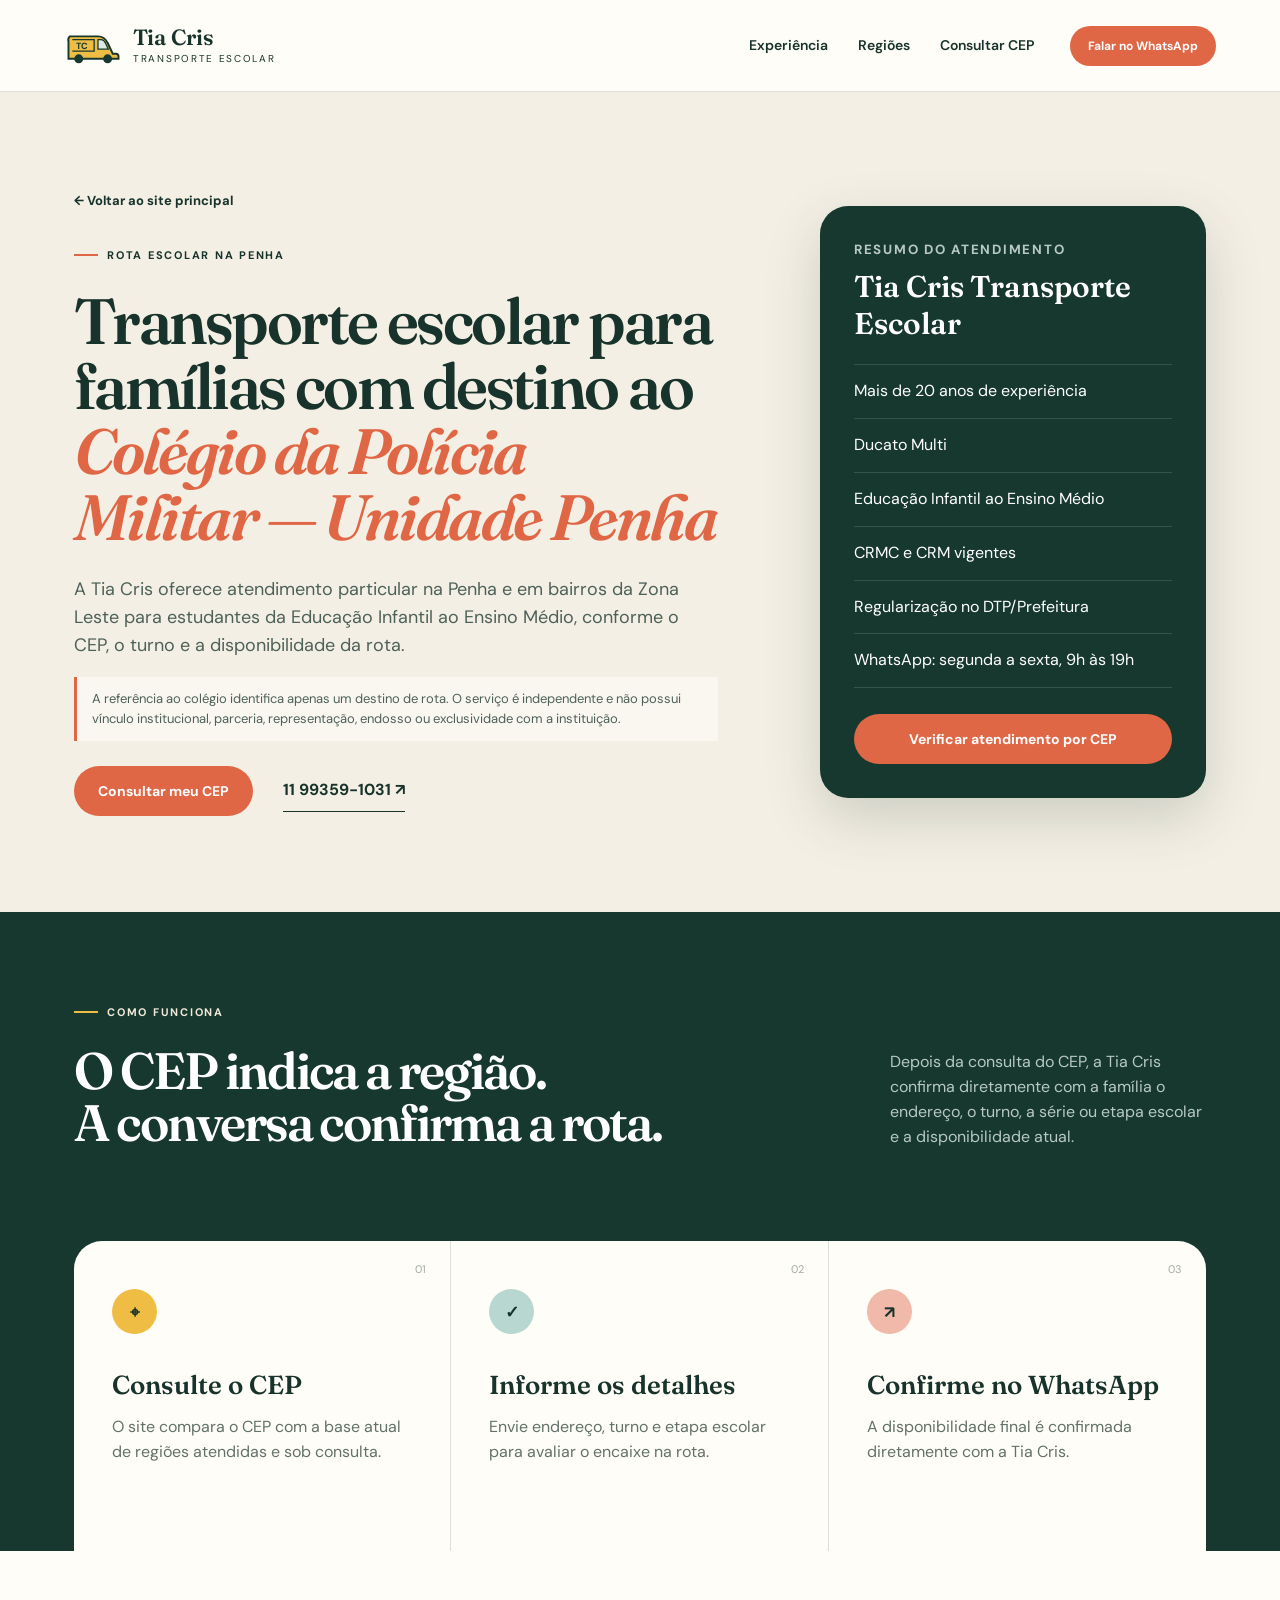
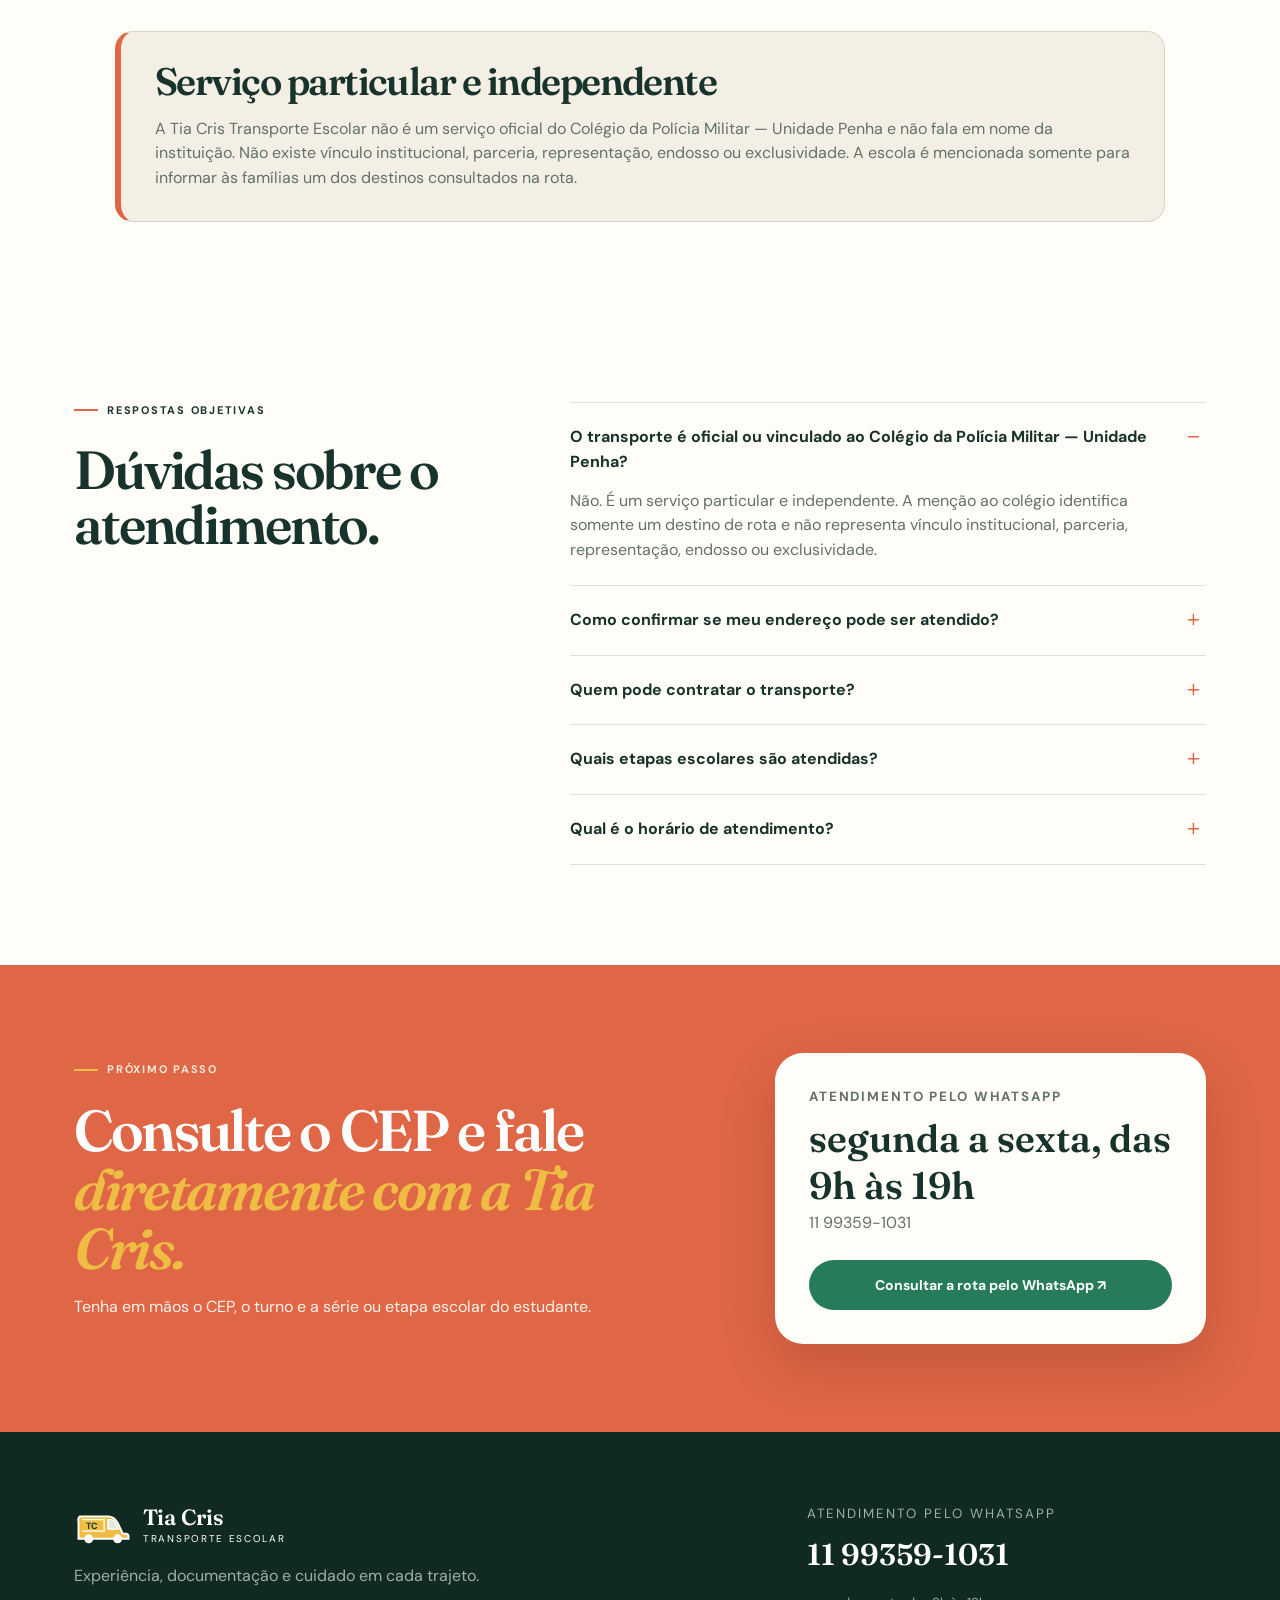
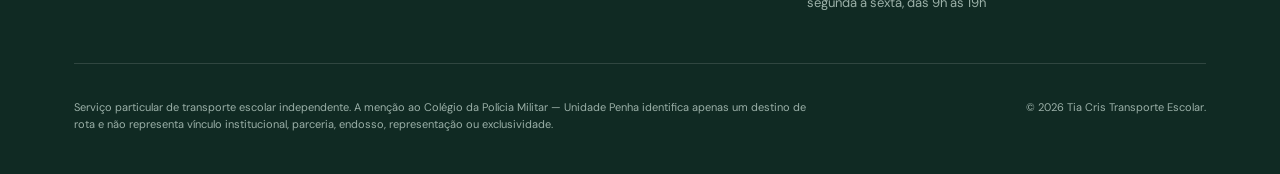
==== colegio-policia-militar-unidade-penha/index.html @ f3099d95 "Aprimora SEO local e conteúdo para buscas por IA" ====
<!doctype html>
<html lang="pt-BR">
<head>
  <meta charset="utf-8">
  <meta name="viewport" content="width=device-width,initial-scale=1">
  <meta name="theme-color" content="#17382f">
  <meta name="description" content="Transporte escolar independente para famílias com destino ao Colégio da Polícia Militar — Unidade Penha. Consulte o CEP e a disponibilidade da rota.">
  <meta name="robots" content="index, follow, max-image-preview:large">
  <meta name="author" content="Tia Cris Transporte Escolar">
  <link rel="canonical" href="https://tiacristransporteescolar.com.br/colegio-policia-militar-unidade-penha/">
  <meta property="og:locale" content="pt_BR">
  <meta property="og:type" content="website">
  <meta property="og:site_name" content="Tia Cris Transporte Escolar">
  <meta property="og:title" content="Transporte Escolar para a Unidade Penha | Tia Cris">
  <meta property="og:description" content="Atendimento particular e independente para famílias com destino ao Colégio da Polícia Militar — Unidade Penha.">
  <meta property="og:url" content="https://tiacristransporteescolar.com.br/colegio-policia-militar-unidade-penha/">
  <meta property="og:image" content="https://tiacristransporteescolar.com.br/og-image.png">
  <meta property="og:image:width" content="1200">
  <meta property="og:image:height" content="630">
  <meta property="og:image:alt" content="Tia Cris Transporte Escolar — Penha e Zona Leste">
  <meta name="twitter:card" content="summary_large_image">
  <meta name="twitter:title" content="Transporte Escolar para a Unidade Penha | Tia Cris">
  <meta name="twitter:description" content="Consulte pelo CEP o atendimento independente para famílias com destino à Unidade Penha.">
  <meta name="twitter:image" content="https://tiacristransporteescolar.com.br/og-image.png">
  <title>Transporte Escolar — Colégio da Polícia Militar Penha | Tia Cris</title>
  <link rel="icon" href="/favicon.svg" type="image/svg+xml">
  <link rel="preconnect" href="https://fonts.googleapis.com">
  <link rel="preconnect" href="https://fonts.gstatic.com" crossorigin>
  <link rel="stylesheet" href="/styles.css">
  <script type="application/ld+json">
  {
    "@context": "https://schema.org",
    "@graph": [
      {
        "@type": "Organization",
        "@id": "https://tiacristransporteescolar.com.br/#organizacao",
        "name": "Tia Cris Transporte Escolar",
        "url": "https://tiacristransporteescolar.com.br/",
        "telephone": "+55 11 99359-1031"
      },
      {
        "@type": "WebPage",
        "@id": "https://tiacristransporteescolar.com.br/colegio-policia-militar-unidade-penha/#pagina",
        "url": "https://tiacristransporteescolar.com.br/colegio-policia-militar-unidade-penha/",
        "name": "Transporte escolar para famílias com destino ao Colégio da Polícia Militar — Unidade Penha",
        "description": "Página informativa sobre o atendimento independente da Tia Cris para famílias com destino à Unidade Penha.",
        "inLanguage": "pt-BR",
        "isPartOf": {"@id": "https://tiacristransporteescolar.com.br/#site"},
        "about": {"@id": "https://tiacristransporteescolar.com.br/#servico"}
      },
      {
        "@type": "Service",
        "@id": "https://tiacristransporteescolar.com.br/#servico",
        "name": "Transporte escolar particular na Penha e Zona Leste",
        "serviceType": "Transporte escolar particular",
        "description": "Atendimento independente a famílias com destino ao Colégio da Polícia Militar — Unidade Penha, sem vínculo institucional, parceria, representação, endosso ou exclusividade com a instituição.",
        "provider": {"@id": "https://tiacristransporteescolar.com.br/#organizacao"},
        "areaServed": {"@type": "AdministrativeArea", "name": "Zona Leste de São Paulo"}
      },
      {
        "@type": "FAQPage",
        "mainEntity": [
          {
            "@type": "Question",
            "name": "O transporte da Tia Cris é oficial ou vinculado ao Colégio da Polícia Militar — Unidade Penha?",
            "acceptedAnswer": {"@type": "Answer", "text": "Não. É um serviço particular e independente. A menção ao colégio identifica somente um destino de rota e não representa vínculo institucional, parceria, representação, endosso ou exclusividade."}
          },
          {
            "@type": "Question",
            "name": "Como confirmar se o endereço pode ser atendido?",
            "acceptedAnswer": {"@type": "Answer", "text": "Consulte o CEP no site. A disponibilidade final depende do endereço, do turno, da etapa escolar e da configuração atual da rota."}
          },
          {
            "@type": "Question",
            "name": "Quem pode contratar o transporte?",
            "acceptedAnswer": {"@type": "Answer", "text": "Famílias de toda a comunidade podem consultar o atendimento. Não é necessário ter vínculo profissional com a Polícia Militar, a Guarda Civil Metropolitana, os Bombeiros ou qualquer órgão público."}
          },
          {
            "@type": "Question",
            "name": "Como falar com a Tia Cris?",
            "acceptedAnswer": {"@type": "Answer", "text": "O atendimento é feito pelo WhatsApp no número 11 99359-1031, de segunda a sexta, das 9h às 19h."}
          }
        ]
      }
    ]
  }
  </script>
</head>
<body>
<a class="skip" href="#conteudo">Ir para o conteúdo</a>
<header class="topbar">
  <a class="brand" href="/" aria-label="Tia Cris Transporte Escolar — início">
    <svg class="logo" viewBox="0 0 92 64" role="img" aria-label="Pequena Ducato com as iniciais TC"><path class="body" d="M9 17h44c8 0 12 4 15 10l8 17h5a4 4 0 0 1 4 4v4H7V25a8 8 0 0 1 2-8Z"/><path class="window" d="M53 22h5c3 0 5 2 7 6l4 9H53V22Z"/><path class="line" d="M13 40h34V22H13"/><circle class="wheel" cx="23" cy="52" r="7"/><circle class="wheel" cx="68" cy="52" r="7"/><text x="18" y="36">TC</text></svg>
    <span><strong>Tia Cris</strong><small>Transporte Escolar</small></span>
  </a>
  <nav aria-label="Navegação principal"><a href="/#experiencia">Experiência</a><a href="/#regioes">Regiões</a><a href="/#cep">Consultar CEP</a></nav>
  <a class="button small" href="https://wa.me/5511993591031?text=Ol%C3%A1%2C%20Tia%20Cris!%20Gostaria%20de%20consultar%20uma%20rota%20com%20destino%20ao%20Col%C3%A9gio%20da%20Pol%C3%ADcia%20Militar%20%E2%80%94%20Unidade%20Penha.%0A%0ACEP%3A%0ATurno%3A%0AS%C3%A9rie%20ou%20etapa%20escolar%3A" target="_blank" rel="noopener">Falar no WhatsApp</a>
</header>
<main id="conteudo">
  <section class="route-hero">
    <div>
      <a class="back-link" href="/">← Voltar ao site principal</a>
      <p class="eyebrow" style="margin-top:34px"><i></i> Rota escolar na Penha</p>
      <h1>Transporte escolar para famílias com destino ao <em>Colégio da Polícia Militar — Unidade Penha</em></h1>
      <p class="lead">A Tia Cris oferece atendimento particular na Penha e em bairros da Zona Leste para estudantes da Educação Infantil ao Ensino Médio, conforme o CEP, o turno e a disponibilidade da rota.</p>
      <p class="independence-note">A referência ao colégio identifica apenas um destino de rota. O serviço é independente e não possui vínculo institucional, parceria, representação, endosso ou exclusividade com a instituição.</p>
      <div class="actions"><a class="button" href="/#cep">Consultar meu CEP</a><a class="text-link" href="https://wa.me/5511993591031?text=Ol%C3%A1%2C%20Tia%20Cris!%20Gostaria%20de%20consultar%20uma%20rota%20com%20destino%20ao%20Col%C3%A9gio%20da%20Pol%C3%ADcia%20Militar%20%E2%80%94%20Unidade%20Penha.%0A%0ACEP%3A%0ATurno%3A%0AS%C3%A9rie%20ou%20etapa%20escolar%3A" target="_blank" rel="noopener">11 99359-1031 ↗</a></div>
    </div>
    <aside class="route-card" aria-label="Resumo do atendimento">
      <small>Resumo do atendimento</small>
      <strong>Tia Cris Transporte Escolar</strong>
      <ul>
        <li>Mais de 20 anos de experiência</li>
        <li>Ducato Multi</li>
        <li>Educação Infantil ao Ensino Médio</li>
        <li>CRMC e CRM vigentes</li>
        <li>Regularização no DTP/Prefeitura</li>
        <li>WhatsApp: segunda a sexta, 9h às 19h</li>
      </ul>
      <a class="button" href="/#cep">Verificar atendimento por CEP</a>
    </aside>
  </section>

  <section class="statement">
    <div><p class="eyebrow light"><i></i> Como funciona</p><h2>O CEP indica a região.<br>A conversa confirma a rota.</h2></div>
    <p>Depois da consulta do CEP, a Tia Cris confirma diretamente com a família o endereço, o turno, a série ou etapa escolar e a disponibilidade atual.</p>
  </section>

  <section class="credentials" aria-label="Etapas para consultar a rota">
    <article><span class="number">01</span><b class="icon">⌖</b><h3>Consulte o CEP</h3><p>O site compara o CEP com a base atual de regiões atendidas e sob consulta.</p></article>
    <article><span class="number">02</span><b class="icon">✓</b><h3>Informe os detalhes</h3><p>Envie endereço, turno e etapa escolar para avaliar o encaixe na rota.</p></article>
    <article><span class="number">03</span><b class="icon">↗</b><h3>Confirme no WhatsApp</h3><p>A disponibilidade final é confirmada diretamente com a Tia Cris.</p></article>
  </section>

  <section class="independent-panel" aria-labelledby="independencia">
    <div>
      <h2 id="independencia">Serviço particular e independente</h2>
      <p>A Tia Cris Transporte Escolar não é um serviço oficial do Colégio da Polícia Militar — Unidade Penha e não fala em nome da instituição. Não existe vínculo institucional, parceria, representação, endosso ou exclusividade. A escola é mencionada somente para informar às famílias um dos destinos consultados na rota.</p>
    </div>
  </section>

  <section class="faq" aria-labelledby="perguntas-rota">
    <div class="faq-heading"><p class="eyebrow"><i></i> Respostas objetivas</p><h2 id="perguntas-rota">Dúvidas sobre o atendimento.</h2></div>
    <div class="faq-list">
      <details open><summary>O transporte é oficial ou vinculado ao Colégio da Polícia Militar — Unidade Penha?</summary><p>Não. É um serviço particular e independente. A menção ao colégio identifica somente um destino de rota e não representa vínculo institucional, parceria, representação, endosso ou exclusividade.</p></details>
      <details><summary>Como confirmar se meu endereço pode ser atendido?</summary><p>Consulte o CEP no site. A disponibilidade final depende do endereço, do turno, da etapa escolar e da configuração atual da rota.</p></details>
      <details><summary>Quem pode contratar o transporte?</summary><p>Famílias de toda a comunidade podem consultar o atendimento. Não é necessário ter vínculo profissional com a Polícia Militar, a Guarda Civil Metropolitana, os Bombeiros ou qualquer órgão público.</p></details>
      <details><summary>Quais etapas escolares são atendidas?</summary><p>Da Educação Infantil ao Ensino Médio, conforme a rota e a disponibilidade.</p></details>
      <details><summary>Qual é o horário de atendimento?</summary><p>O contato pelo WhatsApp é realizado de segunda a sexta, das 9h às 19h.</p></details>
    </div>
  </section>

  <section class="contact-cta" aria-labelledby="rota-contato">
    <div><p class="eyebrow light"><i></i> Próximo passo</p><h2 id="rota-contato">Consulte o CEP e fale<br><em>diretamente com a Tia Cris.</em></h2><p>Tenha em mãos o CEP, o turno e a série ou etapa escolar do estudante.</p></div>
    <div class="contact-box"><small>Atendimento pelo WhatsApp</small><strong>segunda a sexta, das 9h às 19h</strong><span>11 99359-1031</span><a class="button whatsapp" href="https://wa.me/5511993591031?text=Ol%C3%A1%2C%20Tia%20Cris!%20Gostaria%20de%20consultar%20uma%20rota%20com%20destino%20ao%20Col%C3%A9gio%20da%20Pol%C3%ADcia%20Militar%20%E2%80%94%20Unidade%20Penha.%0A%0ACEP%3A%0ATurno%3A%0AS%C3%A9rie%20ou%20etapa%20escolar%3A" target="_blank" rel="noopener">Consultar a rota pelo WhatsApp ↗</a></div>
  </section>
</main>
<footer>
  <div><a class="brand footer-brand" href="/"><svg class="logo" viewBox="0 0 92 64" aria-hidden="true"><path class="body" d="M9 17h44c8 0 12 4 15 10l8 17h5a4 4 0 0 1 4 4v4H7V25a8 8 0 0 1 2-8Z"/><path class="window" d="M53 22h5c3 0 5 2 7 6l4 9H53V22Z"/><path class="line" d="M13 40h34V22H13"/><circle class="wheel" cx="23" cy="52" r="7"/><circle class="wheel" cx="68" cy="52" r="7"/><text x="18" y="36">TC</text></svg><span><strong>Tia Cris</strong><small>Transporte Escolar</small></span></a><p>Experiência, documentação e cuidado em cada trajeto.</p></div>
  <div class="footer-contact"><small>Atendimento pelo WhatsApp</small><a href="https://wa.me/5511993591031" target="_blank" rel="noopener">11 99359-1031</a><span class="footer-hours">segunda a sexta, das 9h às 19h</span></div>
  <div class="disclaimer"><p>Serviço particular de transporte escolar independente. A menção ao Colégio da Polícia Militar — Unidade Penha identifica apenas um destino de rota e não representa vínculo institucional, parceria, endosso, representação ou exclusividade.</p><p>© <span id="year">2026</span> Tia Cris Transporte Escolar.</p></div>
</footer>
<a class="floating" href="https://wa.me/5511993591031?text=Ol%C3%A1%2C%20Tia%20Cris!%20Gostaria%20de%20consultar%20uma%20rota%20com%20destino%20%C3%A0%20Unidade%20Penha." target="_blank" rel="noopener" aria-label="Conversar com a Tia Cris pelo WhatsApp">WhatsApp <span>↗</span></a>
<script>document.querySelector("#year").textContent = new Date().getFullYear();</script>
</body>
</html>
---- styles.css ----
@import url('https://fonts.googleapis.com/css2?family=DM+Sans:wght@400;500;600;700&family=Fraunces:opsz,wght@9..144,600&display=swap');
:root{--green:#17382f;--green2:#245345;--cream:#f4efe4;--paper:#fffdf7;--yellow:#efbd44;--orange:#df6746;--ink:#17332b;--muted:#63716b;--line:rgba(23,56,47,.14);--radius:28px}
*{box-sizing:border-box}html{scroll-behavior:smooth}body{margin:0;background:var(--paper);color:var(--ink);font:16px/1.55 "DM Sans",sans-serif}a{color:inherit;text-decoration:none}.skip{position:fixed;top:-80px;left:20px;background:#fff;padding:12px;z-index:20}.skip:focus{top:12px}em{font-family:"Fraunces",serif;font-style:italic;font-weight:600;color:var(--orange)}.topbar{height:92px;display:flex;align-items:center;gap:36px;padding:12px clamp(22px,5vw,74px);border-bottom:1px solid var(--line);position:relative;z-index:5;background:rgba(255,253,247,.96)}.brand{display:flex;align-items:center;gap:10px;margin-right:auto}.brand span{display:flex;flex-direction:column;line-height:1.05}.brand strong{font:600 22px/1 "Fraunces",serif}.brand small{font-size:10px;text-transform:uppercase;letter-spacing:.17em;margin-top:6px}.logo{width:59px;height:44px}.logo .body{fill:var(--yellow);stroke:var(--green);stroke-width:3}.logo .window{fill:#dceae3;stroke:var(--green);stroke-width:2}.logo .line{fill:none;stroke:var(--green);stroke-width:2}.logo .wheel{fill:var(--green)}.logo text{font:bold 14px "DM Sans";fill:var(--green)}nav{display:flex;gap:30px;font-size:14px;font-weight:600}nav a:hover{color:var(--orange)}.button{display:inline-flex;align-items:center;justify-content:center;gap:18px;background:var(--orange);color:white;border:0;border-radius:999px;padding:16px 24px;font:700 14px "DM Sans";cursor:pointer;transition:.2s transform,.2s background}.button:hover{background:#c95032;transform:translateY(-2px)}.button.small{padding:12px 18px;font-size:12px}.hero{min-height:690px;display:grid;grid-template-columns:1.03fr .97fr;background:var(--cream);overflow:hidden}.hero-copy{padding:86px 5vw 48px max(5vw,74px);position:relative;z-index:2}.eyebrow{display:flex;align-items:center;gap:9px;text-transform:uppercase;letter-spacing:.16em;font-size:11px;font-weight:700;margin:0 0 24px}.eyebrow i{display:block;width:24px;height:2px;background:var(--orange)}.eyebrow.light{color:#f1eada}.eyebrow.light i{background:var(--yellow)}h1,h2{font-family:"Fraunces",serif;font-weight:600;letter-spacing:-.04em;line-height:1.02;margin:0}h1{font-size:clamp(48px,5.4vw,78px);max-width:760px}h1 em{display:block}.lead{font-size:18px;max-width:625px;color:#4d6159;margin:27px 0}.actions{display:flex;align-items:center;gap:30px}.text-link{font-weight:700;border-bottom:1px solid currentColor;padding:8px 0}.trust{display:flex;gap:0;list-style:none;padding:0;margin:65px 0 0}.trust li{display:flex;align-items:center;gap:12px;padding:0 26px;border-left:1px solid var(--line)}.trust li:first-child{padding-left:0;border:0}.trust strong{font:600 28px "Fraunces",serif;white-space:nowrap}.trust span{color:var(--muted);font-size:11px;line-height:1.3;text-transform:uppercase;letter-spacing:.06em}.hero-art{position:relative;min-height:100%;background:var(--yellow);overflow:hidden}.sun{position:absolute;width:430px;height:430px;border-radius:50%;background:#f6d980;top:48px;right:-80px}.bigvan{position:absolute;width:112%;left:-11%;bottom:70px;filter:drop-shadow(0 20px 12px rgba(23,56,47,.12))}.shadow{fill:rgba(23,56,47,.16)}.vehicle{fill:#fff8e8;stroke:var(--green);stroke-width:7}.glass{fill:#b8d7d1;stroke:var(--green);stroke-width:6}.details{fill:none;stroke:var(--green);stroke-width:7;stroke-linecap:round}.tire{fill:var(--green)}.hub{fill:var(--yellow);stroke:#fff8e8;stroke-width:8}.lamp{fill:var(--orange)}.seal circle{fill:var(--orange)}.seal text{fill:white;font:bold 25px "DM Sans";text-anchor:middle}.art-note{position:absolute;right:6%;bottom:34px;background:var(--green);color:white;padding:14px 20px;border-radius:16px;display:flex;align-items:center;gap:12px;box-shadow:0 12px 30px #17382f33}.art-note span{color:var(--yellow);font-size:24px}.art-note p{margin:0;font-size:12px;line-height:1.3}.art-note strong{display:block;font-size:14px}.statement{background:var(--green);color:white;padding:92px max(5vw,74px);display:grid;grid-template-columns:1.4fr .6fr;gap:80px;align-items:end}.statement h2{font-size:clamp(38px,4vw,60px)}.statement>p{color:#b7c9c2;margin:0;max-width:450px}.credentials{display:grid;grid-template-columns:repeat(3,1fr);padding:0 max(5vw,74px);background:var(--green)}.credentials article{position:relative;background:var(--paper);padding:48px 38px 52px;border-right:1px solid var(--line);min-height:310px}.credentials article:first-child{border-radius:var(--radius) 0 0 0}.credentials article:last-child{border:0;border-radius:0 var(--radius) 0 0}.number{position:absolute;right:24px;top:20px;color:#a2aaa6;font-size:11px}.icon{display:grid;place-items:center;width:45px;height:45px;border-radius:50%;background:var(--yellow);font-size:17px}.credentials article:nth-child(2) .icon{background:#b8d7d1}.credentials article:nth-child(3) .icon{background:#f0b9a9}.credentials h3{font:600 26px "Fraunces",serif;margin:35px 0 14px}.credentials p{color:var(--muted);margin:0}.school{padding:100px max(5vw,74px);background:var(--paper);display:grid;grid-template-columns:.4fr 1fr .35fr;gap:50px;align-items:center}.school-tag{writing-mode:vertical-rl;transform:rotate(180deg);text-transform:uppercase;letter-spacing:.2em;font-size:10px;color:var(--muted)}.school h2{font-size:clamp(40px,4.3vw,66px)}.school p{color:var(--muted);max-width:650px}.text-link.dark{display:inline-block;margin-top:12px}.years{width:155px;height:155px;border:1px solid var(--green);border-radius:50%;display:flex;align-items:center;justify-content:center;gap:7px;transform:rotate(-7deg)}.years span{font:600 57px "Fraunces",serif}.years small{text-transform:uppercase;font-size:10px;line-height:1.2}.coverage{background:var(--cream);padding:100px max(5vw,74px)}.section-heading{display:grid;grid-template-columns:1fr .7fr;gap:80px;align-items:end}.section-heading h2{font-size:clamp(43px,4.8vw,68px)}.section-heading>p{color:var(--muted);max-width:560px}.neighborhoods{display:flex;flex-wrap:wrap;gap:10px;margin-top:55px}.neighborhoods span{border:1px solid #a9afa9;border-radius:999px;padding:11px 18px;font-size:13px;background:rgba(255,255,255,.28)}.cep-section{background:var(--green);padding:105px max(5vw,74px);display:grid;grid-template-columns:.8fr 1.2fr;gap:9vw;color:white}.cep-intro h2{font-size:clamp(42px,4.5vw,66px)}.cep-intro p:last-child{color:#b7c9c2;max-width:490px}.cep-card{background:white;color:var(--ink);border-radius:var(--radius);padding:44px;box-shadow:0 25px 70px rgba(0,0,0,.18)}label{display:block;font-weight:700;margin-bottom:12px}.input-row{display:flex;gap:10px}input{min-width:0;flex:1;border:1px solid #bbc4bf;border-radius:14px;padding:16px 18px;font:600 20px "DM Sans";color:var(--ink);outline:0}input:focus{border-color:var(--orange);box-shadow:0 0 0 3px rgba(223,103,70,.15)}form>small{display:block;color:var(--muted);margin-top:8px}.status{min-height:24px;color:var(--orange);font-weight:600;margin-top:12px}.result{border-top:1px solid var(--line);padding-top:24px;margin-top:12px}.result-title{display:flex;align-items:center;gap:14px}.result-title small{text-transform:uppercase;letter-spacing:.13em;color:var(--muted);font-size:9px}.result-title h3{font:600 28px "Fraunces",serif;margin:2px 0}.result-icon{display:grid;place-items:center;width:45px;height:45px;border-radius:50%;background:#cfe7d6;color:var(--green);font-weight:800}.result>p{color:var(--muted)}.result-message{font-weight:600!important;color:var(--ink)!important}.whatsapp{width:100%;background:#267c58}footer{background:#102a23;color:white;padding:72px max(5vw,74px) 30px;display:grid;grid-template-columns:1.2fr .7fr;gap:50px}.footer-brand{color:white;width:max-content}.footer-brand .body{stroke:white}.footer-brand .window{stroke:white}.footer-brand .line{stroke:white}.footer-brand .wheel{fill:white}.footer-brand text{fill:var(--green)}footer>div>p{color:#9bb0a8}.footer-contact{display:flex;flex-direction:column;align-items:flex-start}.footer-contact small{text-transform:uppercase;letter-spacing:.15em;color:#9bb0a8}.footer-contact a:first-of-type{font:600 30px "Fraunces",serif;margin:12px 0}.disclaimer{grid-column:1/-1;border-top:1px solid #ffffff22;padding-top:24px;display:flex;justify-content:space-between;gap:30px;font-size:11px}.disclaimer p:first-child{max-width:750px}.floating{display:none;position:fixed;right:16px;bottom:16px;z-index:10;background:#267c58;color:#fff;padding:14px 18px;border-radius:999px;font-weight:700;box-shadow:0 8px 30px #0004}
@media(max-width:950px){.topbar nav{display:none}.hero{grid-template-columns:1fr}.hero-copy{padding:65px 6vw 45px}.hero-art{min-height:470px}.bigvan{width:90%;left:4%;bottom:30px}.statement,.cep-section{grid-template-columns:1fr}.statement{gap:30px}.credentials{grid-template-columns:1fr}.credentials article,.credentials article:first-child,.credentials article:last-child{border-radius:0;border-right:0;border-bottom:1px solid var(--line)}.school{grid-template-columns:1fr auto}.school-tag{display:none}.years{grid-column:2;grid-row:1}.school>div:nth-child(2){grid-column:1;grid-row:1}.section-heading{grid-template-columns:1fr;gap:24px}}
@media(max-width:620px){.topbar{height:78px;padding:10px 18px}.topbar .button{display:none}.brand strong{font-size:19px}.logo{width:52px}.hero-copy{padding:48px 20px 40px}h1{font-size:48px}.lead{font-size:16px}.actions{align-items:flex-start;flex-direction:column;gap:12px}.trust{margin-top:48px;display:grid;grid-template-columns:1fr 1fr;gap:22px}.trust li{padding:0;border:0}.trust li:last-child{grid-column:1/-1}.hero-art{min-height:355px}.bigvan{width:108%;left:-9%;bottom:18px}.sun{width:300px;height:300px}.art-note{right:16px;bottom:18px}.statement,.coverage,.cep-section{padding:72px 20px}.credentials{padding:0}.credentials article{padding:40px 28px;min-height:auto}.school{padding:72px 20px;display:block}.years{width:115px;height:115px;margin-top:40px}.years span{font-size:45px}.section-heading h2,.school h2,.cep-intro h2,.statement h2{font-size:42px}.cep-section{gap:45px}.cep-card{padding:25px 20px}.input-row{flex-direction:column}.search{width:100%}footer{padding:60px 20px 90px;grid-template-columns:1fr}.disclaimer{display:block}.floating{display:block}}
@media(prefers-reduced-motion:reduce){html{scroll-behavior:auto}*{transition:none!important}}
.coverage-groups{display:grid;gap:32px;margin-top:55px}.coverage-group{border:1px solid var(--line);border-radius:20px;padding:25px;background:rgba(255,255,255,.25)}.coverage-group h3{display:flex;align-items:center;gap:10px;margin:0 0 18px;font:600 20px "Fraunces",serif}.coverage-group h3 i{width:11px;height:11px;border-radius:50%;background:#409166}.coverage-group .neighborhoods{margin-top:0}.possible-list h3 i{background:var(--yellow)}.possible-list .neighborhoods span{border-color:#d4a72f;background:#fff8dc}.result.confirmed .result-icon{background:#cfe7d6;color:#17623f}.result.possible .result-icon{background:#ffedaf;color:#8b6500}.result.denied .result-icon{background:#f7d2ca;color:#a83b28}.result.denied .result-message{color:#812f23!important}.result.denied{border-color:#e6b5aa}.result [hidden]{display:none!important}

.coverage-group h3 small{margin-left:auto;font:700 10px "DM Sans",sans-serif;text-transform:uppercase;letter-spacing:.1em;color:var(--muted);background:var(--paper);border-radius:999px;padding:7px 10px}


/* Conversão, conteúdo local e acessibilidade */
:focus-visible{outline:3px solid var(--yellow);outline-offset:4px}
button:disabled{opacity:.65;cursor:wait;transform:none}
.fallback-whatsapp{display:inline-block;margin-top:4px;color:#17623f;font-weight:700;border-bottom:1px solid currentColor}
.fallback-whatsapp[hidden]{display:none}
.contact-cta{background:var(--orange);color:white;padding:88px max(5vw,74px);display:grid;grid-template-columns:1fr .72fr;gap:8vw;align-items:center}
.contact-cta h2{font-size:clamp(40px,4.5vw,64px)}
.contact-cta h2 em{color:var(--yellow)}
.contact-cta>div>p:last-child{max-width:620px;color:#fff2ed}
.contact-box{background:var(--paper);color:var(--ink);border-radius:var(--radius);padding:34px;display:flex;flex-direction:column;align-items:flex-start;box-shadow:0 20px 55px rgba(77,27,14,.2)}
.contact-box small{text-transform:uppercase;letter-spacing:.14em;color:var(--muted);font-weight:700}
.contact-box strong{font:600 38px "Fraunces",serif;margin:7px 0 2px}
.contact-box span{color:var(--muted);margin-bottom:24px}
.contact-box .button{width:100%}
.faq{padding:100px max(5vw,74px);display:grid;grid-template-columns:.75fr 1.25fr;gap:9vw;background:var(--paper)}
.faq-heading h2{font-size:clamp(40px,4.2vw,62px)}
.faq-list{border-top:1px solid var(--line)}
.faq details{border-bottom:1px solid var(--line);padding:22px 0}
.faq summary{cursor:pointer;font-weight:700;list-style:none;padding-right:38px;position:relative}
.faq summary::-webkit-details-marker{display:none}
.faq summary::after{content:"+";position:absolute;right:5px;top:-5px;font:600 27px "Fraunces",serif;color:var(--orange)}
.faq details[open] summary::after{content:"−"}
.faq details p{color:var(--muted);margin:14px 38px 0 0}
.footer-hours{color:#9bb0a8;font-size:13px;margin-top:8px}
.noscript{margin:0;padding:16px 20px;text-align:center;background:#fff2cc;color:var(--ink)}
.noscript a{font-weight:700;text-decoration:underline}
@media(max-width:950px){.contact-cta,.faq{grid-template-columns:1fr;gap:42px}}
@media(max-width:620px){.contact-cta,.faq{padding:72px 20px}.contact-box{padding:26px 22px}.contact-box strong{font-size:32px}.faq-heading h2,.contact-cta h2{font-size:42px}}

.privacy-note{font-size:11px;color:#7a8580}


/* Clareza institucional e página de rota */
.independence-note{max-width:690px;margin:-10px 0 25px;padding:12px 15px;border-left:3px solid var(--orange);background:rgba(255,255,255,.48);color:#4d6159;font-size:13px}
.independence-copy{padding:16px 18px;border:1px solid var(--line);border-radius:14px;background:var(--cream);font-size:14px;color:var(--ink)!important}
.school-links{display:flex;flex-wrap:wrap;gap:24px}
.route-hero{padding:96px max(5vw,74px);background:var(--cream);display:grid;grid-template-columns:1.25fr .75fr;gap:8vw;align-items:center}
.route-hero h1{font-size:clamp(45px,5vw,72px)}
.route-hero .lead{max-width:760px}
.route-card{background:var(--green);color:#fff;border-radius:var(--radius);padding:34px;box-shadow:0 20px 55px rgba(23,56,47,.18)}
.route-card small{display:block;color:#b7c9c2;text-transform:uppercase;letter-spacing:.13em;font-weight:700}
.route-card strong{display:block;font:600 30px "Fraunces",serif;margin:8px 0 22px}
.route-card ul{list-style:none;margin:0;padding:0;border-top:1px solid #ffffff22}
.route-card li{padding:14px 0;border-bottom:1px solid #ffffff22}
.route-card .button{width:100%;margin-top:26px}
.independent-panel{padding:80px max(5vw,74px);background:var(--paper)}
.independent-panel>div{max-width:1050px;margin:auto;border:1px solid var(--line);border-left:6px solid var(--orange);border-radius:18px;padding:30px 34px;background:var(--cream)}
.independent-panel h2{font-size:clamp(32px,3vw,46px);margin-bottom:15px}
.independent-panel p{color:var(--muted);margin:0}
.back-link{font-weight:700;font-size:13px}
@media(max-width:950px){.route-hero{grid-template-columns:1fr;gap:42px}}
@media(max-width:620px){.route-hero,.independent-panel{padding:64px 20px}.route-hero h1{font-size:44px}.school-links{gap:12px}.independent-panel>div{padding:24px 22px}}
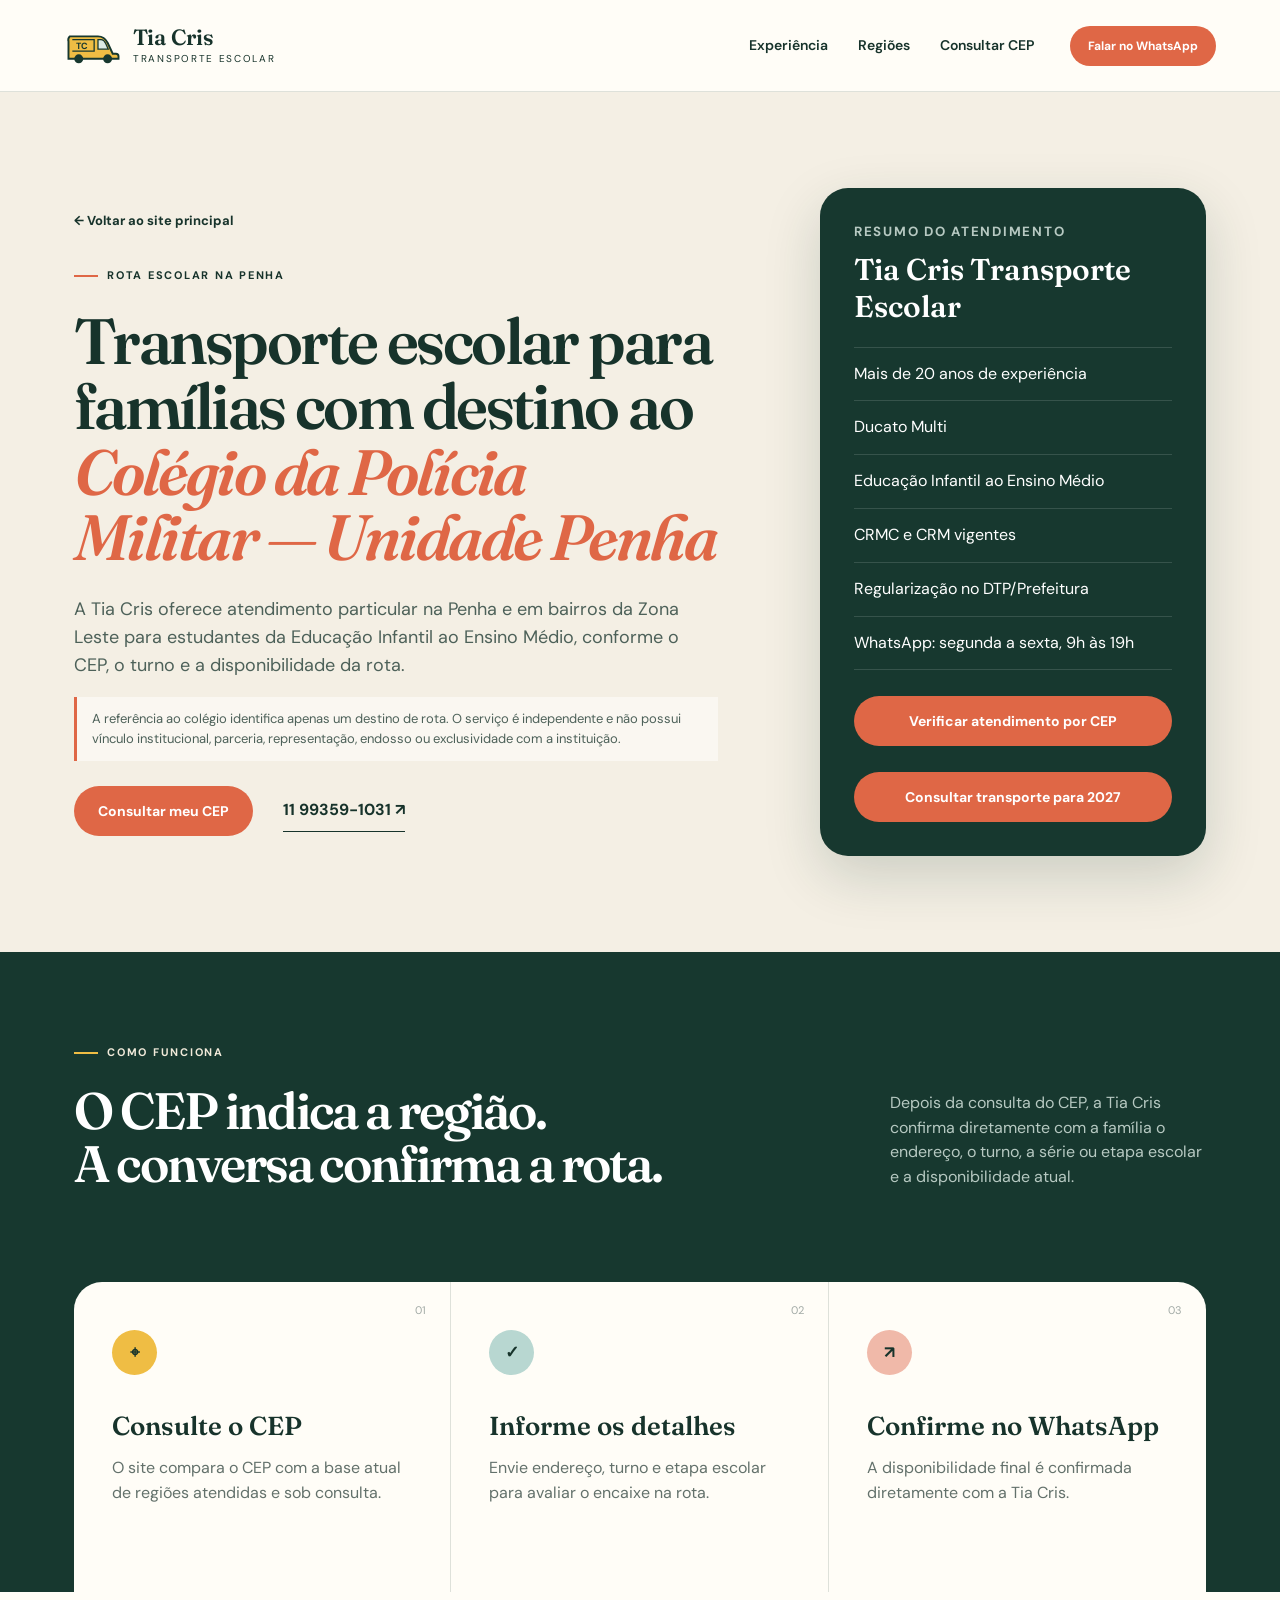
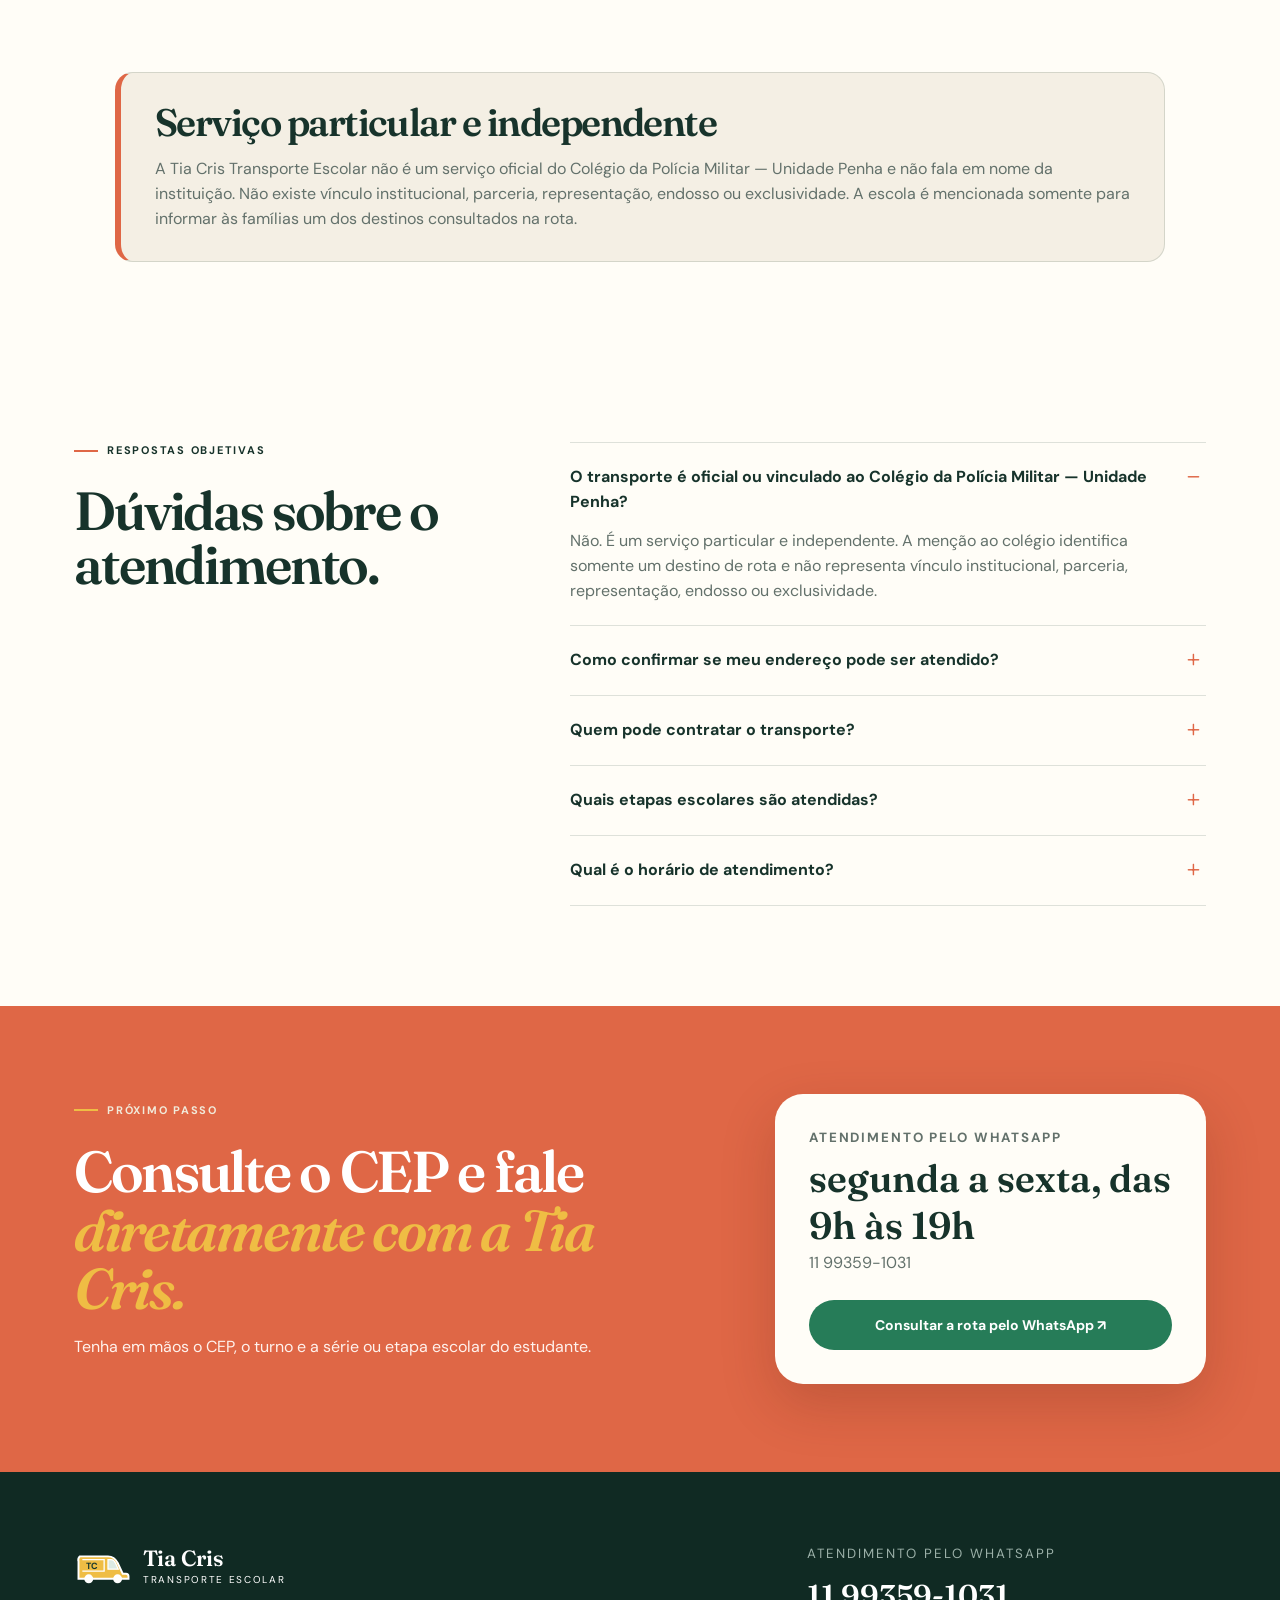
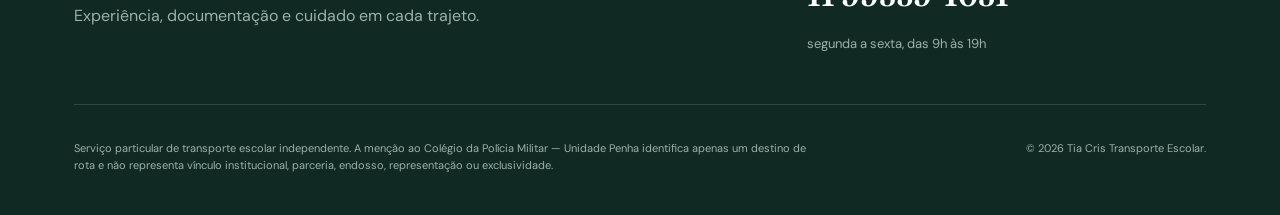
==== commit bff0556e: "Ligar página da rota à consulta de 2027" ====
--- a/colegio-policia-militar-unidade-penha/index.html
+++ b/colegio-policia-militar-unidade-penha/index.html
@@ -2,6 +2,15 @@
 <html lang="pt-BR">
 <head>
   <meta charset="utf-8">
+  <!-- Google Analytics 4 -->
+  <script async src="https://www.googletagmanager.com/gtag/js?id=G-RCFSHQJ4Z1"></script>
+  <script>
+    window.dataLayer = window.dataLayer || [];
+    function gtag(){dataLayer.push(arguments);}
+    gtag("js", new Date());
+    gtag("config", "G-RCFSHQJ4Z1");
+  </script>
+  <script defer src="/analytics.js"></script>
   <meta name="viewport" content="width=device-width,initial-scale=1">
   <meta name="theme-color" content="#17382f">
   <meta name="description" content="Transporte escolar independente para famílias com destino ao Colégio da Polícia Militar — Unidade Penha. Consulte o CEP e a disponibilidade da rota.">
@@ -118,6 +127,7 @@
         <li>WhatsApp: segunda a sexta, 9h às 19h</li>
       </ul>
       <a class="button" href="/#cep">Verificar atendimento por CEP</a>
+      <a class="button" href="/matriculas-2027-transporte-escolar-unidade-penha/">Consultar transporte para 2027</a>
     </aside>
   </section>
 
--- a/styles.css
+++ b/styles.css
@@ -61,3 +61,12 @@
 .back-link{font-weight:700;font-size:13px}
 @media(max-width:950px){.route-hero{grid-template-columns:1fr;gap:42px}}
 @media(max-width:620px){.route-hero,.independent-panel{padding:64px 20px}.route-hero h1{font-size:44px}.school-links{gap:12px}.independent-panel>div{padding:24px 22px}}
+
+/* Campanha de matrículas 2027 */
+.enrollment-banner{background:var(--orange);color:#fff;padding:42px max(5vw,74px);display:flex;align-items:center;justify-content:space-between;gap:48px}
+.enrollment-banner h2{font-size:clamp(30px,3vw,46px);max-width:850px}
+.enrollment-banner p:last-child{margin:14px 0 0;color:#fff2ed;max-width:850px}
+.enrollment-banner .button{background:var(--green);white-space:nowrap}
+.enrollment-banner .button:hover{background:#0e2922}
+@media(max-width:820px){.enrollment-banner{align-items:flex-start;flex-direction:column;gap:24px}}
+@media(max-width:620px){.enrollment-banner{padding:46px 20px}.enrollment-banner .button{width:100%;white-space:normal;text-align:center}}
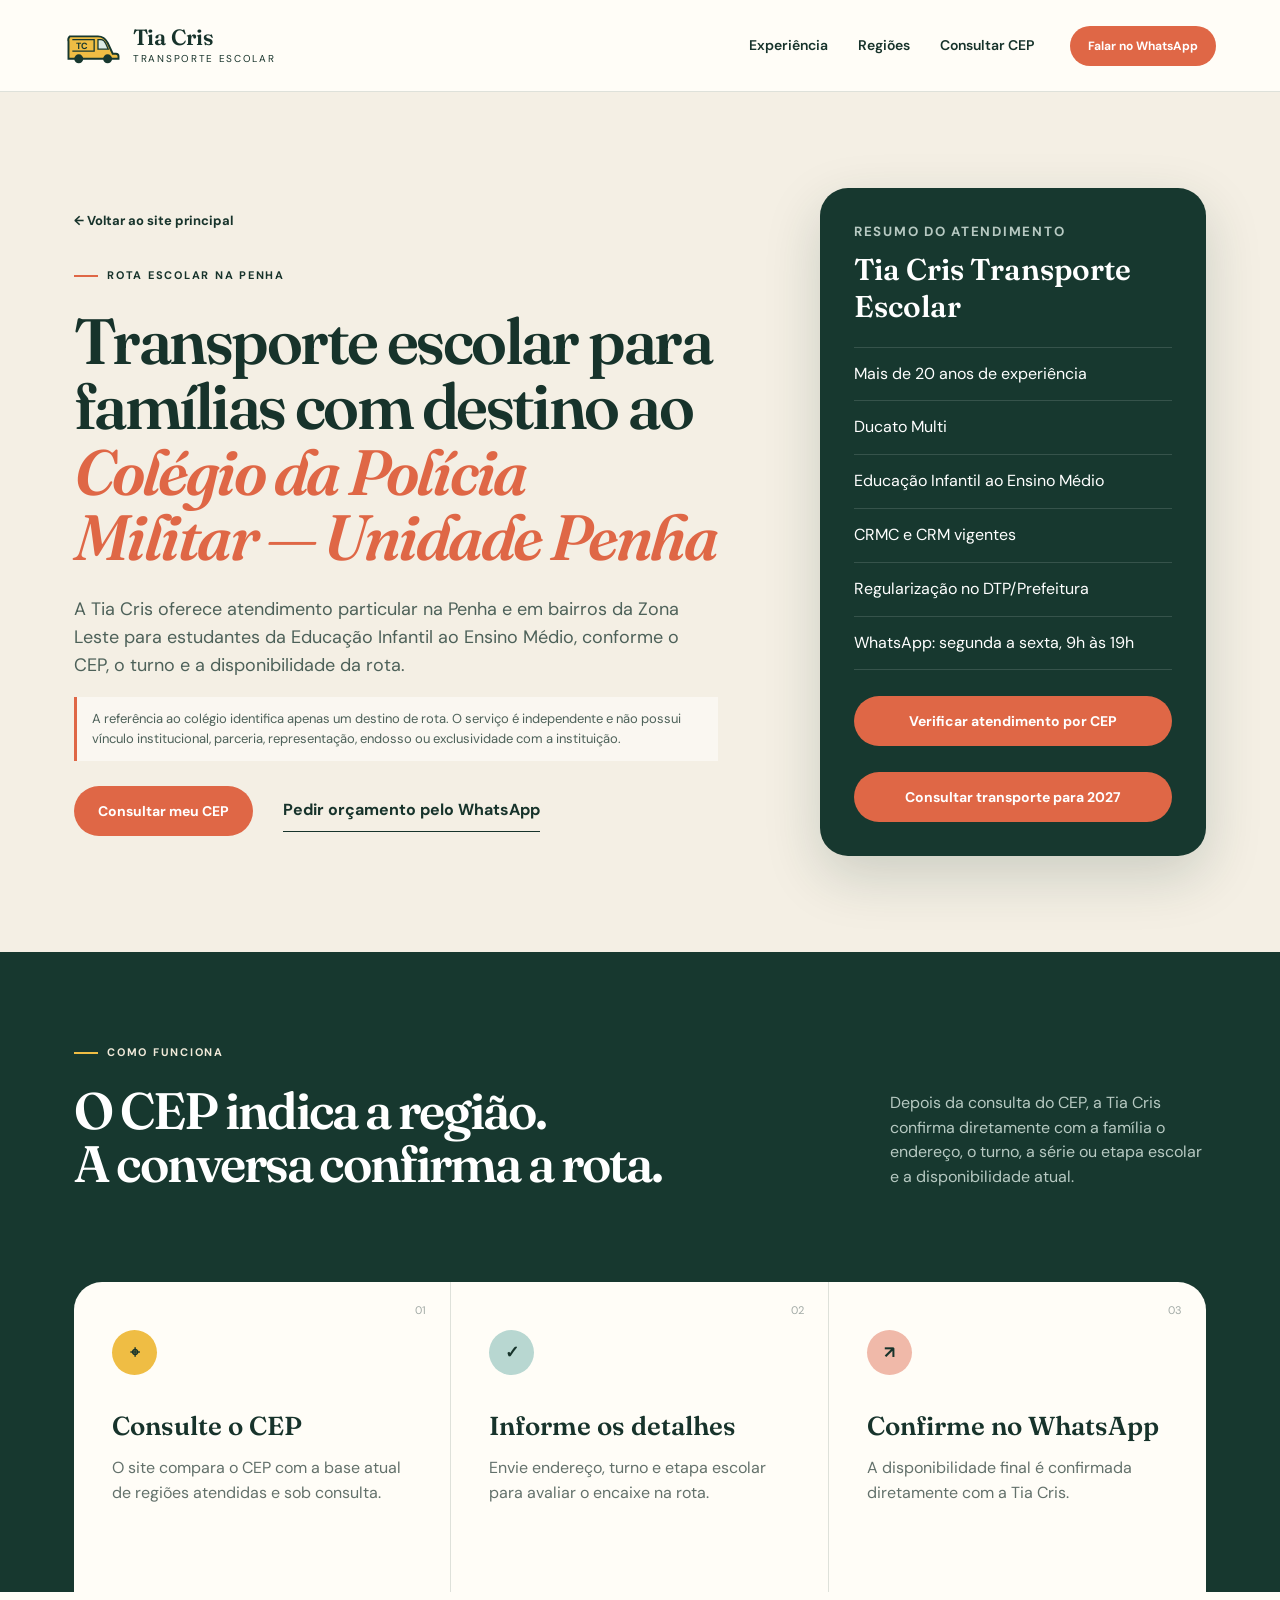
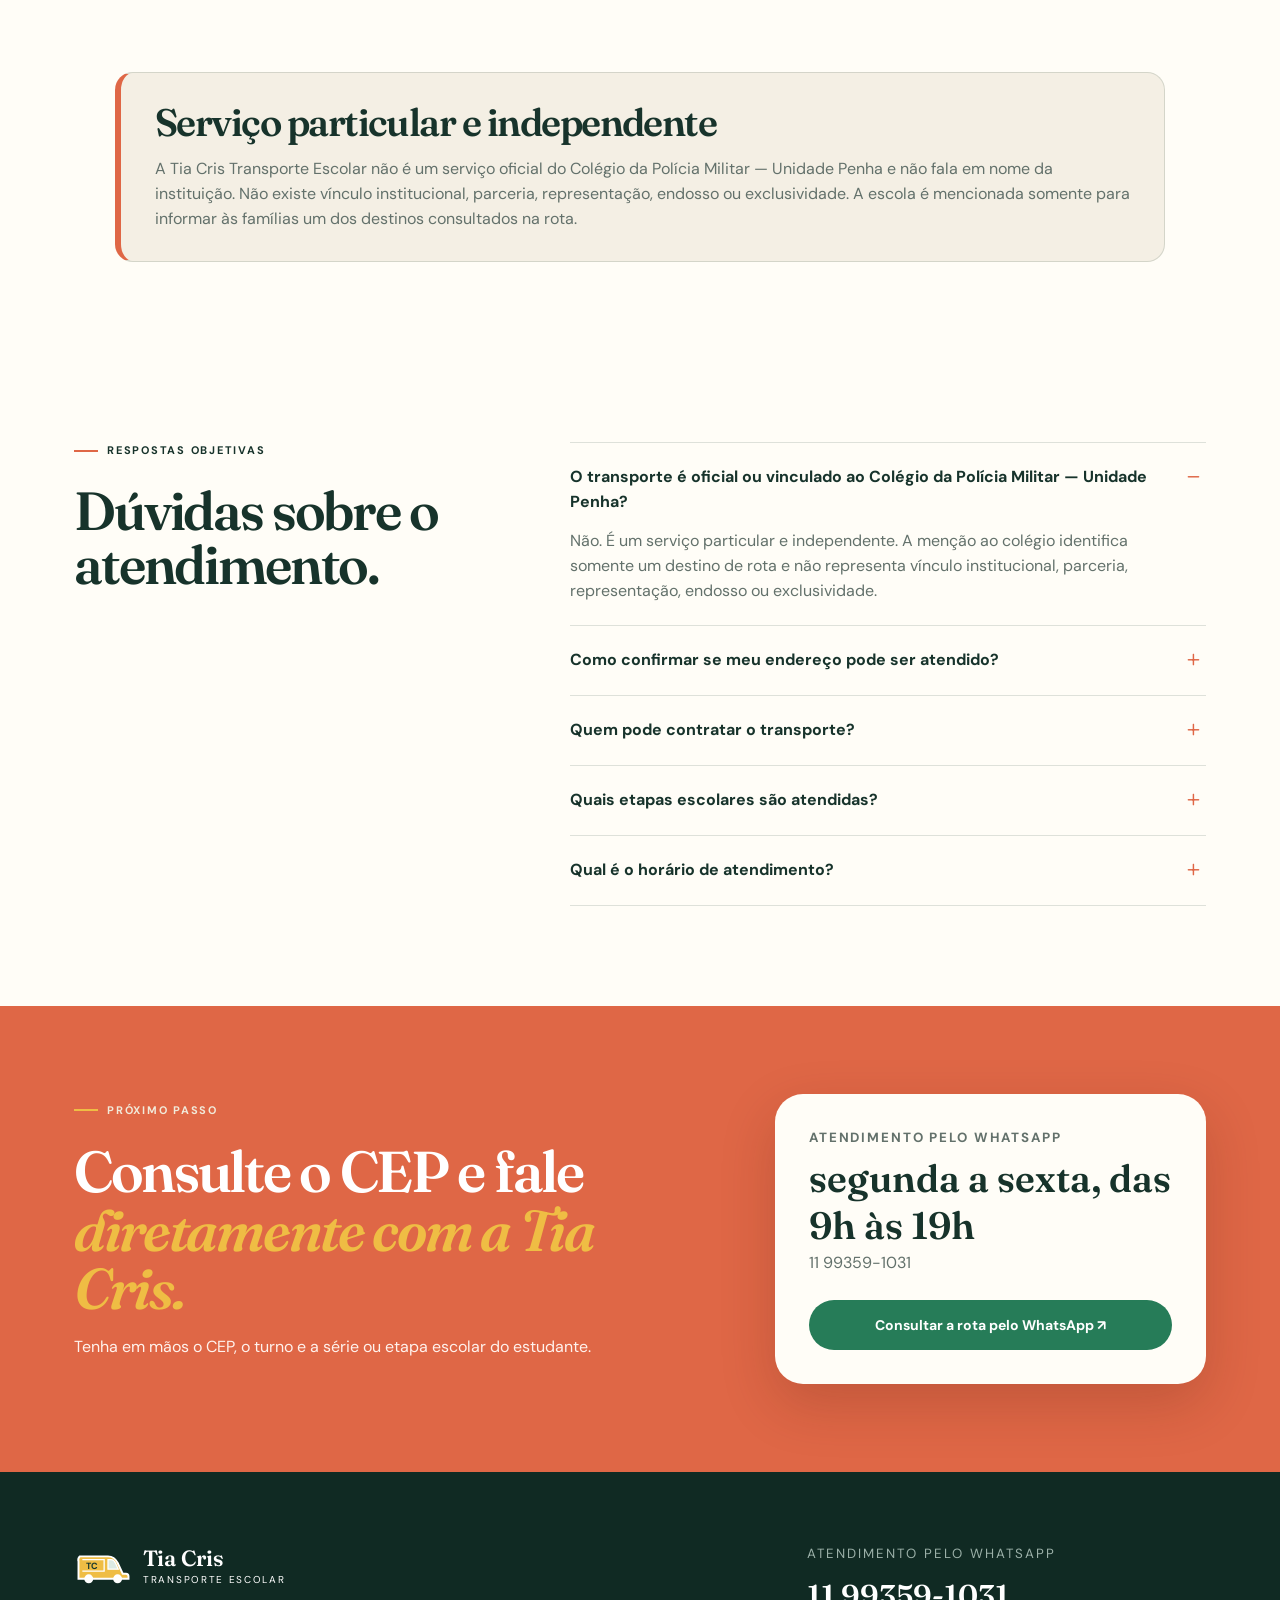
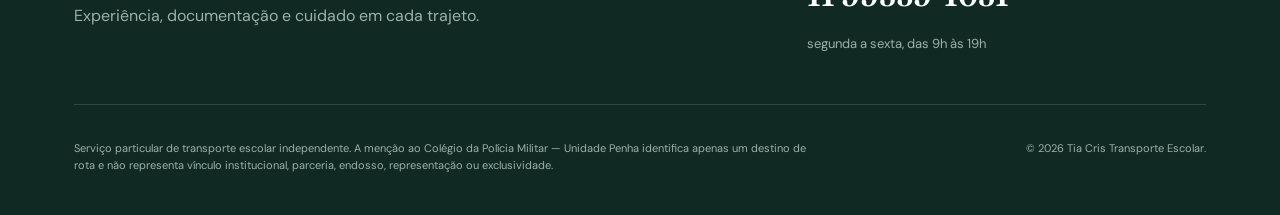
==== commit 70cfb57e: "Melhorar consulta CEP e orçamento 2027 com medição por página" ====
--- a/colegio-policia-militar-unidade-penha/index.html
+++ b/colegio-policia-militar-unidade-penha/index.html
@@ -10,7 +10,7 @@
     gtag("js", new Date());
     gtag("config", "G-RCFSHQJ4Z1");
   </script>
-  <script defer src="/analytics.js"></script>
+  <script defer src="/analytics.js?v=20261124"></script>
   <meta name="viewport" content="width=device-width,initial-scale=1">
   <meta name="theme-color" content="#17382f">
   <meta name="description" content="Transporte escolar independente para famílias com destino ao Colégio da Polícia Militar — Unidade Penha. Consulte o CEP e a disponibilidade da rota.">
@@ -35,7 +35,7 @@
   <link rel="icon" href="/favicon.svg" type="image/svg+xml">
   <link rel="preconnect" href="https://fonts.googleapis.com">
   <link rel="preconnect" href="https://fonts.gstatic.com" crossorigin>
-  <link rel="stylesheet" href="/styles.css">
+  <link rel="stylesheet" href="/styles.css?v=20261124">
   <script type="application/ld+json">
   {
     "@context": "https://schema.org",
@@ -95,7 +95,7 @@
   }
   </script>
 </head>
-<body>
+<body data-page-type="unidade_penha">
 <a class="skip" href="#conteudo">Ir para o conteúdo</a>
 <header class="topbar">
   <a class="brand" href="/" aria-label="Tia Cris Transporte Escolar — início">
@@ -113,7 +113,7 @@
       <h1>Transporte escolar para famílias com destino ao <em>Colégio da Polícia Militar — Unidade Penha</em></h1>
       <p class="lead">A Tia Cris oferece atendimento particular na Penha e em bairros da Zona Leste para estudantes da Educação Infantil ao Ensino Médio, conforme o CEP, o turno e a disponibilidade da rota.</p>
       <p class="independence-note">A referência ao colégio identifica apenas um destino de rota. O serviço é independente e não possui vínculo institucional, parceria, representação, endosso ou exclusividade com a instituição.</p>
-      <div class="actions"><a class="button" href="/#cep">Consultar meu CEP</a><a class="text-link" href="https://wa.me/5511993591031?text=Ol%C3%A1%2C%20Tia%20Cris!%20Gostaria%20de%20consultar%20uma%20rota%20com%20destino%20ao%20Col%C3%A9gio%20da%20Pol%C3%ADcia%20Militar%20%E2%80%94%20Unidade%20Penha.%0A%0ACEP%3A%0ATurno%3A%0AS%C3%A9rie%20ou%20etapa%20escolar%3A" target="_blank" rel="noopener">11 99359-1031 ↗</a></div>
+      <div class="actions"><a class="button" href="/#cep">Consultar meu CEP</a><a class="text-link" href="https://wa.me/5511993591031?text=Ol%C3%A1%2C%20Tia%20Cris!%20Gostaria%20de%20consultar%20uma%20rota%20com%20destino%20ao%20Col%C3%A9gio%20da%20Pol%C3%ADcia%20Militar%20%E2%80%94%20Unidade%20Penha.%0A%0ACEP%3A%0ATurno%3A%0AS%C3%A9rie%20ou%20etapa%20escolar%3A" target="_blank" rel="noopener">Pedir orçamento pelo WhatsApp</a></div>
     </div>
     <aside class="route-card" aria-label="Resumo do atendimento">
       <small>Resumo do atendimento</small>
@@ -173,4 +173,4 @@
 <a class="floating" href="https://wa.me/5511993591031?text=Ol%C3%A1%2C%20Tia%20Cris!%20Gostaria%20de%20consultar%20uma%20rota%20com%20destino%20%C3%A0%20Unidade%20Penha." target="_blank" rel="noopener" aria-label="Conversar com a Tia Cris pelo WhatsApp">WhatsApp <span>↗</span></a>
 <script>document.querySelector("#year").textContent = new Date().getFullYear();</script>
 </body>
-</html>+</html>
--- a/styles.css
+++ b/styles.css
@@ -70,3 +70,17 @@
 .enrollment-banner .button:hover{background:#0e2922}
 @media(max-width:820px){.enrollment-banner{align-items:flex-start;flex-direction:column;gap:24px}}
 @media(max-width:620px){.enrollment-banner{padding:46px 20px}.enrollment-banner .button{width:100%;white-space:normal;text-align:center}}
+
+
+/* Consulta de 2027: leitura, foco e quebra de textos em telas pequenas. */
+.campaign-trust{padding-top:48px;padding-bottom:48px}
+.campaign-trust article{min-height:0}
+.campaign-trust h3{margin-top:0}
+.route-hero .actions{flex-wrap:wrap}
+.cep-card{min-width:0}
+.result{overflow-wrap:anywhere}
+.result-title>div{min-width:0}
+.result-title small{font-size:.875rem;letter-spacing:.04em}
+.privacy-note,form>small{font-size:.875rem}
+.cep-section{scroll-margin-top:20px}
+.result:focus{outline:3px solid var(--yellow);outline-offset:8px}
